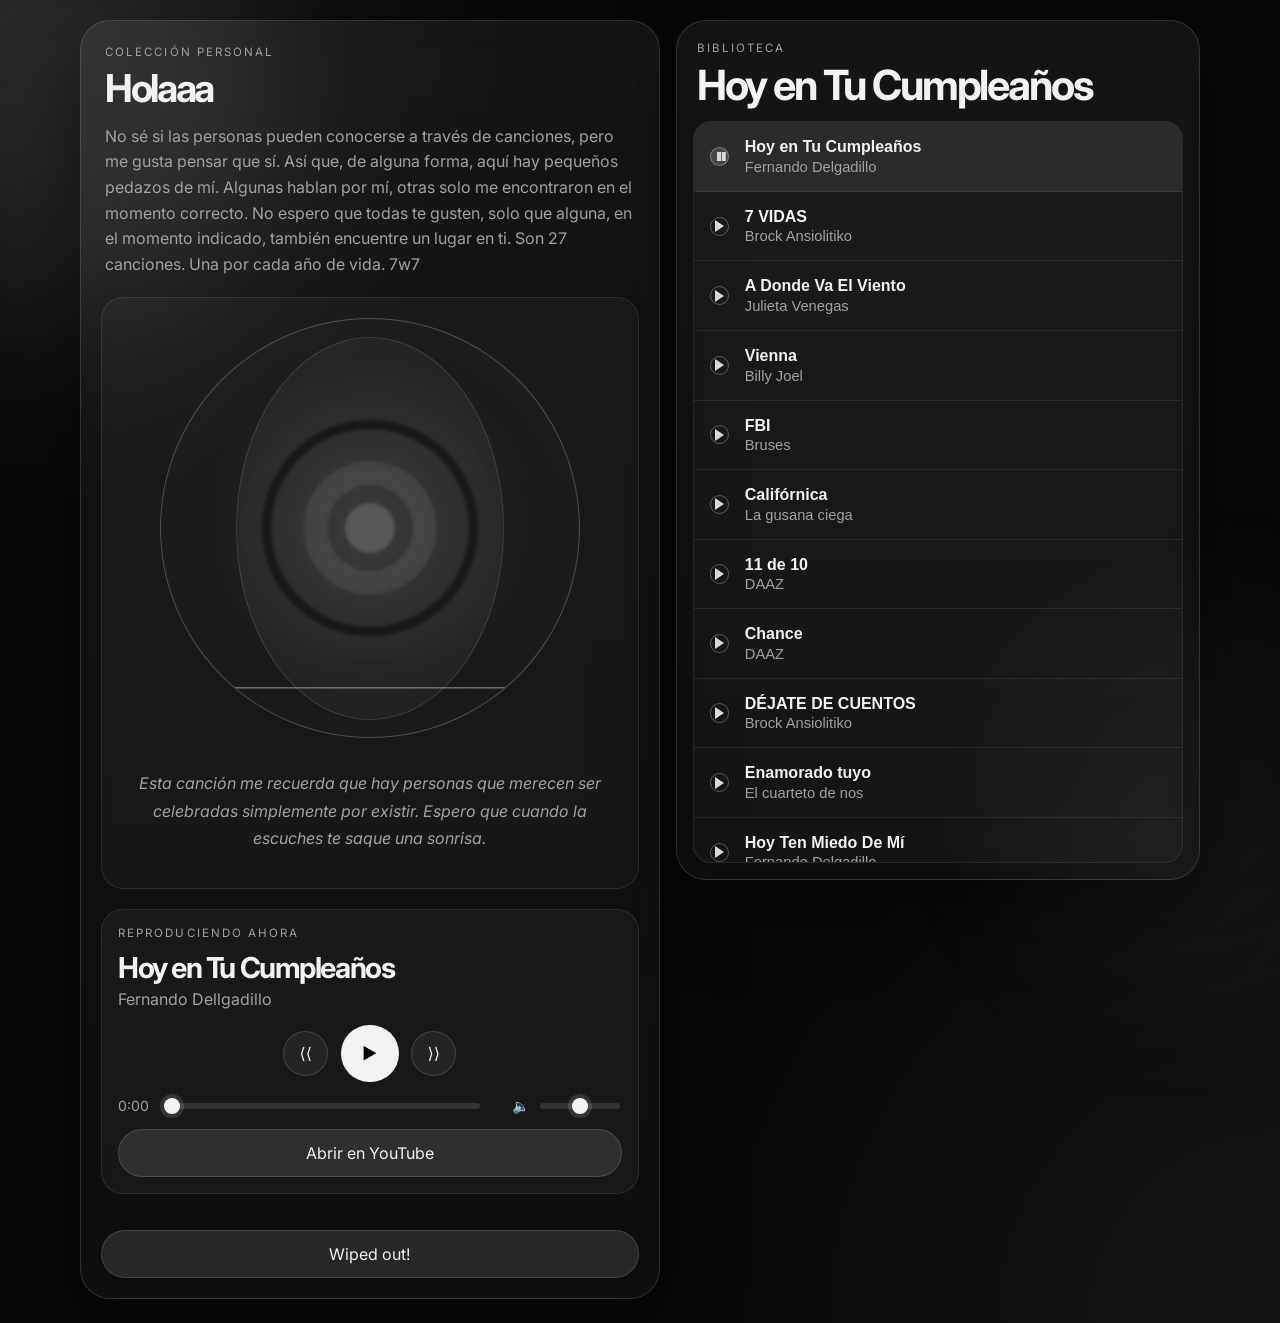
==== index2.html @ c1a70a04 "Add files via upload" ====
<!doctype html>
<html lang="es">

<head>
  <meta charset="UTF-8" />
  <meta name="viewport" content="width=device-width, initial-scale=1.0" />
  <title>Web Music</title>
  <link rel="preconnect" href="https://fonts.googleapis.com" />
  <link rel="preconnect" href="https://fonts.gstatic.com" crossorigin />
  <link href="https://fonts.googleapis.com/css2?family=Inter:wght@400;500;600;700;800&display=swap" rel="stylesheet" />
  <link rel="stylesheet" href="styles2.css" />
</head>

<body>
  <div class="background-glow glow-one"></div>
  <div class="background-glow glow-two"></div>

  <main class="app-shell">
    <section class="hero-panel">
      <div class="hero-copy">
        <p class="eyebrow">Colección personal</p>
        <h1>Holaaa</h1>
        <p class="hero-text">
          No sé si las personas pueden conocerse a través de canciones, pero me gusta pensar que sí. Así que, 
          de alguna forma, aquí hay pequeños pedazos de mí. Algunas hablan por mí, otras solo me encontraron 
          en el momento correcto. No espero que todas te gusten, solo que alguna, en el momento indicado, 
          también encuentre un lugar en ti.
          Son 27 canciones. Una por cada año de vida. 7w7
        </p>
      </div>

      <div class="album-card" aria-label="Portada del álbum">
        <div class="album-disc">
          <div class="disc-inner">
            <img id="cover-image" src="portada/Vinilo2.png" />
          </div>
        </div>
        
        <div class="album-message">
          <p id="song-message">
            Aquí aparecerá el mensaje de la canción.
          </p>
        </div>
      </div>
      <section class="player-card" aria-label="Reproductor">
        <div class="player-info">
          <p class="eyebrow">Reproduciendo ahora</p>
          <h3 id="current-title">Hoy en tu cumpleaños</h3>
          <p id="current-artist">Fernando Delgadillo</p>
        </div>

        <div class="transport-controls" aria-label="Controles de reproducción">
          <button class="transport-button" id="prev-btn" type="button" aria-label="Canción anterior">⟨⟨</button>
          <button class="transport-button transport-button--primary" id="play-btn" type="button"
            aria-label="Reproducir o pausar">▶</button>
          <button class="transport-button" id="next-btn" type="button" aria-label="Siguiente canción">⟩⟩</button>
        </div>

        <div class="progress-row">
          <span id="current-time">0:00</span>
          <input id="progress" class="progress-bar" type="range" min="0" max="100" value="0"
            aria-label="Progreso de reproducción" />
          <span id="duration">0:00</span>
          <div class="volume-container">
            <span>🔈</span>
            <input id="volume" class="progress-bar" type="range" min="0" max="1" step="0.1" value="1"
              aria-label="Control de volumen" />
          </div>
        </div>
        <a id="youtube-link" class="ghost-button ghost-button--link"
          href="https://youtu.be/8GUXb0vpPrA?si=OCRlL__b7gZ14XIo" target="_blank" rel="noreferrer">Abrir en YouTube</a>
      </section>
      <button class="ghost-button" type="button" onclick="window.location.href='index.html'">
        Wiped out!
      </button>
    </section>

    <section class="library-panel" aria-labelledby="library-title">
      <div class="library-header">
        <div>
          <p class="eyebrow">Biblioteca</p>
          <h2 id="library-title">Canciones</h2>
        </div>
      </div>

      <div class="song-list" role="list" aria-label="Canciones disponibles">

        <button class="song-row" type="button" role="listitem" data-audio-src="audio/Hoy en Tu Cumpleaños.flac"
          data-title="Hoy en Tu Cumpleaños" data-artist="Fernando Dellgadillo" data-duration="" data-cover=""
          data-message="Esta canción me recuerda que hay personas que merecen ser celebradas simplemente por existir. Espero que cuando la escuches te saque una sonrisa."
          data-youtube-url="https://youtu.be/jpPmCaoDaqs?si=pRzDAgXwCuL_gTi4">
          <span class="play-icon"></span>
          <div class="song-info">
            <strong>Hoy en Tu Cumpleaños</strong>
            <span>Fernando Delgadillo</span>
          </div>
          <span class="song-time"></span>
        </button>

        <button class="song-row is-active" type="button" role="listitem" data-audio-src="audio/7 VIDAS.flac"
          data-title="7 VIDAS" data-artist="Brock Ansiolitiko" data-duration="" data-cover=""
          data-message="A veces puedes entregar absolutamente todo y, aun así, no ser suficiente para la persona equivocada. Y eso no significa que tú seas el problema."
          data-youtube-url="https://youtu.be/8GUXb0vpPrA?si=OCRlL__b7gZ14XIo">
          <span class="play-icon" aria-hidden="true"></span>
          <div class="song-info">
            <strong>7 VIDAS</strong>
            <span>Brock Ansiolitiko</span>
          </div>
          <span class="song-time"></span>
        </button>


        <button class="song-row" type="button" role="listitem" data-audio-src="audio/A Donde Va El Viento.flac"
          data-title="A Donde Va El Viento" data-artist="Julieta Venegas" data-duration="" data-cover=""
          data-message="Me gusta porque me recuerda que hay lugares, personas y momentos que extrañamos, pero volver no siempre significa recuperar lo que fue. Nosotros tampoco somos los mismos."
          data-youtube-url="https://youtu.be/pw8z12mhpAM?si=5Nh6LwIhm4djkv1t">
          <span class="play-icon"></span>
          <div class="song-info">
            <strong>A Donde Va El Viento</strong>
            <span>Julieta Venegas</span>
          </div>
          <span class="song-time"></span>
        </button>

        <button class="song-row" type="button" role="listitem" data-audio-src="audio/Billy Joel - Vienna.flac"
          data-title="Vienna" data-artist="Billy Joel" data-duration="" data-cover=""
          data-message="A veces olvidamos que no existe un premio por llegar primero. Esta canción es un recordatorio de que también está bien detenerse, respirar y confiar en que las cosas llegarán cuando tengan que llegar."
          data-youtube-url="https://youtu.be/y6lO6aia3go?si=lyV6yvQUZxm0nvkW">
          <span class="play-icon"></span>
          <div class="song-info">
            <strong>Vienna</strong>
            <span>Billy Joel</span>
          </div>
          <span class="song-time"></span>
        </button>

        <button class="song-row" type="button" role="listitem" data-audio-src="audio/Bruses - FBI.flac" data-title="FBI"
          data-artist="Bruses" data-duration="" data-cover=""
          data-message="No habla de olvidar de un día para otro, sino de seguir caminando, incluso con el peso de lo que ya fue. Al final, hay personas cuya mejor versión es la que dejaron atrás."
          data-youtube-url="https://youtu.be/d5s99WWYyPk?si=nBD2F9xOAFhKZWqY">
          <span class="play-icon"></span>
          <div class="song-info">
            <strong>FBI</strong>
            <span>Bruses</span>
          </div>
          <span class="song-time"></span>
        </button>

        <button class="song-row" type="button" role="listitem" data-audio-src="audio/Califórnica.flac"
          data-title="Califórnica" data-artist="La gusana ciega" data-duration="" data-cover=""
          data-message="Esta me atrapó por una sola estrofa: Quiero clavar mis colmillos en tu carne morena... pero dicen que nadie te puede tocar. No hay mucho misterio, simplemente me encanta esa parte."
          data-youtube-url="https://youtu.be/i2OOruTFi80?si=rRHGh66Zpa7c8KMe">
          <span class="play-icon"></span>
          <div class="song-info">
            <strong>Califórnica</strong>
            <span>La gusana ciega</span>
          </div>
          <span class="song-time"></span>
        </button>

        <button class="song-row" type="button" role="listitem" data-audio-src="audio/DAAZ - 11 de 10.flac"
          data-title="11 de 10" data-artist="DAAZ" data-duration="" data-cover=""
          data-message="Daaz es muy directo en su canciones, no hay explicación, disfrutala"
          data-youtube-url="https://youtu.be/8MZb91AWMuk?si=aE01HzHcFDSVEm_Q">
          <span class="play-icon"></span>
          <div class="song-info">
            <strong>11 de 10</strong>
            <span>DAAZ</span>
          </div>
          <span class="song-time"></span>
        </button>

        <button class="song-row" type="button" role="listitem" data-audio-src="audio/DAAZ - Chance.flac"
          data-title="Chance" data-artist="DAAZ" data-duration="" data-cover=""
          data-message="Esta canción habla de esas posibilidades que nunca terminan de morir, de las historias que quizá no existen todavía, pero que uno sigue imaginando."
          data-youtube-url="https://youtu.be/U9vFC3WoUhg?si=GOdDzkz0IzYRF8Dn">
          <span class="play-icon"></span>
          <div class="song-info">
            <strong>Chance</strong>
            <span>DAAZ</span>
          </div>
          <span class="song-time"></span>
        </button>

        <button class="song-row" type="button" role="listitem" data-audio-src="audio/Dejate de cuentos.flac"
          data-title="DÉJATE DE CUENTOS" data-artist="Brock Ansiolitiko" data-duration="" data-cover=""
          data-message="Hace muchas referencias a Disney. Quizá algún día me conozcas un poco mejor y entiendas por qué me gustan tanto las canciones que cuentan historias de esa manera. Espero que también te guste."
          data-youtube-url="https://youtu.be/-UIc417B9Ww?si=EKIumAPcFZ9nGHCZ">
          <span class="play-icon"></span>
          <div class="song-info">
            <strong>DÉJATE DE CUENTOS</strong>
            <span>Brock Ansiolitiko</span>
          </div>
          <span class="song-time"></span>
        </button>

        <button class="song-row" type="button" role="listitem" data-audio-src="audio/Enamorado tuyo.flac"
          data-title="Enamorado tuyo" data-artist="El cuarteto de nos" data-duration="" data-cover=""
          data-message="Si alguien pregunta... no estoy enamorada."
          data-youtube-url="https://youtu.be/R5cbxTPZNL0?si=8mQXY3stPP23VtYu">
          <span class="play-icon"></span>
          <div class="song-info">
            <strong>Enamorado tuyo</strong>
            <span>El cuarteto de nos</span>
          </div>
          <span class="song-time"></span>
        </button>

        <button class="song-row" type="button" role="listitem"
          data-audio-src="audio/Fernando Delgadillo - Hoy Ten Miedo De Mí.flac" data-title="Hoy Ten Miedo De Mí"
          data-artist="Fernando Delgadillo" data-duration="" data-cover=""
          data-message="Me encanta enseñársela a mis amigos porque suena tranquila y armoniosa. Básicamente dice: Te amo tanto que deberías tenerme miedo, porque soy demasiado cobarde para decirlo... hasta que un día mis impulsos me ganen."
          data-youtube-url="https://youtu.be/5u8utPO4a9o?si=xX6tKfsgU-WPMShF">
          <span class="play-icon"></span>
          <div class="song-info">
            <strong>Hoy Ten Miedo De Mí</strong>
            <span>Fernando Delgadillo</span>
          </div>
          <span class="song-time"></span>
        </button>

        <button class="song-row" type="button" role="listitem" data-audio-src="audio/I wanna be your slave.flac"
          data-title="I Wanna Be Your Slave" data-artist="Måneskin, Kaia Lana" data-duration="" data-cover=""
          data-message="Esta es una joya de Maneskin pero la version en español que hizo esta chica me gusta mucho, solo es una recomendacion."
          data-youtube-url="https://youtu.be/-lIf2Hl7SLM?si=8RxYMzXD2ME18ZTP">
          <span class="play-icon"></span>
          <div class="song-info">
            <strong>I Wanna Be Your Slave</strong>
            <span>Måneskin, Kaia Lana</span>
          </div>
          <span class="song-time"></span>
        </button>

        <button class="song-row" type="button" role="listitem"
          data-audio-src="audio/La La Love You, Axolotes Mexicanos - El Fin Del Mundo.flac"
          data-title="El Fin Del Mundo" data-artist="La La Love You, Axolotes Mexicanos" data-duration="" data-cover=""
          data-message="Este fue mi descubrimiento del mes. No tengo una explicación profunda: simplemente el ritmo me atrapó."
          data-youtube-url="https://youtu.be/6ZqnmYxXquU?si=cRPbDL_31Vv0-xnu">
          <span class="play-icon"></span>
          <div class="song-info">
            <strong>El Fin Del Mundo</strong>
            <span>La La Love You, Axolotes Mexicanos</span>
          </div>
          <span class="song-time"></span>
        </button>

        <button class="song-row" type="button" role="listitem" data-audio-src="audio/Lasso - Te Veo.flac"
          data-title="Te Veo" data-artist="Lasso" data-duration="" data-cover=""
          data-message="Habla de amar tanto a alguien que, incluso sabiendo cómo termina la historia, volverías a elegir vivirla exactamente igual."
          data-youtube-url="https://youtu.be/BWZsP6nc8Fs?si=-tVs0KNB3ZuUiLxz">
          <span class="play-icon" aria-hidden="true"></span>
          <div class="song-info">
            <strong>Te Veo</strong>
            <span>Lasso</span>
          </div>
          <span class="song-time"></span>
        </button>

        <button class="song-row" type="button" role="listitem"
          data-audio-src="audio/No me pidas ser tu amigo.flac" data-title="No me pidas ser tu amigo"
          data-artist="Fernando Delgadillo" data-duration="" data-cover=""
          data-message="Recomiendo que abras el video en youtube y escuches la historia."
          data-youtube-url="https://youtu.be/CA60fL3heXU?si=HVXjRJT9-m9MHFC6">
          <span class="play-icon" aria-hidden="true"></span>
          <div class="song-info">
            <strong>No me pidas ser tu amigo</strong>
            <span>Fernando Delgadillo</span>
          </div>
          <span class="song-time"></span>
        </button>

        <button class="song-row" type="button" role="listitem" data-audio-src="audio/Los Caligaris - Kilometros.flac"
          data-title="Kilometros" data-artist="Los Caligaris" data-duration="" data-cover=""
          data-message="Te juro que cada que la escucho en mi mente aparece el pato bailando."
          data-youtube-url="https://youtu.be/pW9MJdTnl5E?si=1nCtL9KwcgwozBYq">
          <span class="play-icon" aria-hidden="true"></span>
          <div class="song-info">
            <strong>Kilometros</strong>
            <span>Los Caligaris</span>
          </div>
          <span class="song-time"></span>
        </button>

        <button class="song-row" type="button" role="listitem"
          data-audio-src="audio/MI Sobrino Memo - 25 Canciones Para Personas Tristes.flac"
          data-title="25 Canciones Para Personas Tristes" data-artist="Mi Sobrino Memo" data-duration="" data-cover=""
          data-message="Es un popurrí. Mi parte favorita empieza en el minuto 3:00; la primera vez me tomó completamente por sorpresa."
          data-youtube-url="https://youtu.be/EwanrCO47Io?si=91USTrkBMPtOhq9q">
          <span class="play-icon" aria-hidden="true"></span>
          <div class="song-info">
            <strong>25 Canciones Para Personas Tristes</strong>
            <span>Mi Sobrino Memo</span>
          </div>
          <span class="song-time"></span>
        </button>

        <button class="song-row" type="button" role="listitem" data-audio-src="audio/Miranda! - Mentía.flac"
          data-title="Mentía" data-artist="Miranda!" data-duration="" data-cover=""
          data-message="No tengo una explicación elegante. Simplemente es una gran canción"
          data-youtube-url="https://youtu.be/fIhyOeMGQN4?si=2O1qKFTjnomPNDtL">
          <span class="play-icon" aria-hidden="true"></span>
          <div class="song-info">
            <strong>Mentía</strong>
            <span>Miranda!</span>
          </div>
          <span class="song-time"></span>
        </button>

        <button class="song-row" type="button" role="listitem"
          data-audio-src="audio/Miranda! - Tu misterioso alguien.flac" data-title="Tu misterioso alguien"
          data-artist="Miranda!" data-duration="" data-cover=""
          data-message="Si algún día alguien más llegara a robarte el corazón, creo que preferiría no saber quién fue. Hay misterios que duelen menos cuando siguen siendo misterios."
          data-youtube-url="https://youtu.be/ETJcV3rPO_U?si=_Ys91EFUpEhHVM6D">
          <span class="play-icon" aria-hidden="true"></span>
          <div class="song-info">
            <strong>Tu misterioso alguien</strong>
            <span>Miranda!</span>
          </div>
          <span class="song-time"></span>
        </button>

        <button class="song-row" type="button" role="listitem" data-audio-src="audio/Orión - 1001.flac"
          data-title="1001" data-artist="Orión" data-duration="" data-cover=""
          data-message="Describe muy bien cómo me siento cuando alguien me gusta. No importa si es la peor idea posible; aun así, quiero ser ese '1001'."
          data-youtube-url="https://youtu.be/VezpS0-IX5E?si=K0R2i1CVLkbtYH6N">
          <span class="play-icon" aria-hidden="true"></span>
          <div class="song-info">
            <strong>1001</strong>
            <span>Orión</span>
          </div>
          <span class="song-time"></span>
        </button>

        <button class="song-row" type="button" role="listitem" data-audio-src="audio/Quién Fuera.flac"
          data-title="Quién Fuera" data-artist="Silvio Rodriguez" data-duration="" data-cover=""
          data-message="Me gusta por todo lo que dice entre líneas. Cada verso parece hablar de algo distinto y, al mismo tiempo, de lo mismo. A veces me gusta imaginarla como el deseo de convertirse en alguien digno de ser recordado."
          data-youtube-url="https://youtu.be/sOLG_l9sJPM?si=kXpQ9SIgna8NcwGF">
          <span class="play-icon" aria-hidden="true"></span>
          <div class="song-info">
            <strong>Quién Fuera</strong>
            <span>Silvio Rodriguez</span>
          </div>
          <span class="song-time"></span>
        </button>

        <button class="song-row" type="button" role="listitem" data-audio-src="audio/RENEE - Nunca Tristes.flac"
          data-title="Nunca Tristes" data-artist="RENEE" data-duration="" data-cover=""
          data-message="Tiene algo de rebeldía y mucho de esas ganas de dejar de sobrevivir y empezar a disfrutar la vida."
          data-youtube-url="https://youtu.be/mQHWzvnkqt4?si=FEP5WhVESMUfqV9Z">
          <span class="play-icon" aria-hidden="true"></span>
          <div class="song-info">
            <strong>Nunca Tristes</strong>
            <span>RENEE</span>
          </div>
          <span class="song-time"></span>
        </button>

        <button class="song-row" type="button" role="listitem" data-audio-src="audio/sundial - 24.flac" data-title="24"
          data-artist="sundial" data-duration="" data-cover=""
          data-message="Crecer también significa descubrir que no siempre tendremos respuestas y que habrá días en los que simplemente sobrevivir ya es suficiente."
          data-youtube-url="https://youtu.be/tg4ztGNTlFQ?si=XCvSSd9kyqCj3VQP">
          <span class="play-icon" aria-hidden="true"></span>
          <div class="song-info">
            <strong>24</strong>
            <span>sundial</span>
          </div>
          <span class="song-time"></span>
        </button>

        <button class="song-row" type="button" role="listitem" data-audio-src="audio/Supermercado.flac"
          data-title="Supermercado" data-artist="Alejandrina" data-duration="" data-cover=""
          data-message="Me encanta el sonido de la guitarra. Me recuerda lo sencillo que podría ser todo si dejáramos de vivir a la defensiva y bajáramos las armas que cargamos por miedo."
          data-youtube-url="https://youtu.be/X9Dc36hH1KQ?si=PNicYawA5vHuwKL6">
          <span class="play-icon" aria-hidden="true"></span>
          <div class="song-info">
            <strong>Supermercado</strong>
            <span>Alejandrina</span>
          </div>
          <span class="song-time"></span>
        </button>

        <button class="song-row" type="button" role="listitem"
          data-audio-src="audio/The Police - Every Breath You Take.flac" data-title="Every Breath You Take"
          data-artist="The Police" data-duration="" data-cover=""
          data-message="Muchos la escuchan como una canción romántica, pero en realidad es una mirada inquietante a la obsesión. Habla de alguien incapaz de aceptar una despedida, que convierte el recuerdo en vigilancia y el amor en una necesidad de controlar."
          data-youtube-url="https://youtu.be/OMOGaugKpzs?si=iLGZWXCWAzHMa2bR">
          <span class="play-icon" aria-hidden="true"></span>
          <div class="song-info">
            <strong>Every Breath You Take</strong>
            <span>The Police</span>
          </div>
          <span class="song-time"></span>
        </button>

        <button class="song-row" type="button" role="listitem"
          data-audio-src="audio/Twisted Sister - We're Not Gonna Take It.flac" data-title="We're Not Gonna Take It"
          data-artist="Twisted Sister" data-duration="" data-cover=""
          data-message="Aparece en My Metal Family. Es una canción rebelde, llena de energía y con esa idea simple de que, al final, somos libres."
          data-youtube-url="https://youtu.be/SxplLyMNCOw?si=f964v4fdU9HsAYRt">
          <span class="play-icon" aria-hidden="true"></span>
          <div class="song-info">
            <strong>We're Not Gonna Take It</strong>
            <span>Twisted Sister</span>
          </div>
          <span class="song-time"></span>
        </button>

        <button class="song-row" type="button" role="listitem" data-audio-src="audio/Ves Tal Vez - Algo En Ti.flac"
          data-title="Algo En Ti" data-artist="Ves Tal Vez" data-duration="" data-cover=""
          data-message="Sí... definitivamente hay algo en ti. ♥"
          data-youtube-url="https://youtu.be/5bqQcS5EIRI?si=0Hrg0mZWpQnpNu8Y">
          <span class="play-icon" aria-hidden="true"></span>
          <div class="song-info">
            <strong>Algo En Ti</strong>
            <span>Ves Tal Vez</span>
          </div>
          <span class="song-time"></span>
        </button>

      </div>
    </section>
  </main>

  <audio id="player" preload="metadata"></audio>

  <script src="script.js"></script>
</body>

</html>
---- styles2.css ----
:root {
  color-scheme: dark;
  --bg: #070707;
  --bg-soft: rgba(20, 20, 20, 0.8);
  --panel: rgba(255, 255, 255, 0.05);
  --panel-strong: rgba(255, 255, 255, 0.08);
  --border: rgba(255, 255, 255, 0.13);
  --text: #f2f2f2;
  --muted: #a1a1a1;
  --accent: #d9d9d9;
  --accent-soft: rgba(217, 217, 217, 0.12);
  --shadow: 0 30px 80px rgba(0, 0, 0, 0.45);
  --radius-xl: 30px;
  --radius-lg: 22px;
  --radius-md: 18px;
  --record-art: none;
}

* {
  box-sizing: border-box;
}

html,
body {
  margin: 0;
  min-height: 100%;
}

body {
  font-family: "Inter", system-ui, sans-serif;
  background:
    radial-gradient(circle at top left, rgba(255, 255, 255, 0.08), transparent 28%),
    radial-gradient(circle at bottom right, rgba(255, 255, 255, 0.06), transparent 32%),
    var(--bg);
  color: var(--text);
  min-height: 100vh;
  min-height: 100dvh;
  overflow-x: hidden;
  position: relative;
}

body::before {
  content: "";
  position: fixed;
  top: 0;
  left: 0;
  width: 100%;
  height: 100dvh;
  inset: 0;

  background-image: url("portada/Fondo 2.jpg");
  background-size: cover;
  background-position: center;
  background-repeat: no-repeat;

  opacity: 0.15;   /* Ajusta la opacidad aquí */

  z-index: -2;
  will-change: transform;
}

.background-glow {
  position: fixed;
  inset: auto;
  width: 26rem;
  height: 26rem;
  border-radius: 50%;
  filter: blur(70px);
  opacity: 0.28;
  pointer-events: none;
}

.glow-one {
  top: -6rem;
  left: -8rem;
  background: rgba(255, 255, 255, 0.26);
}

.glow-two {
  right: -8rem;
  bottom: -7rem;
  background: rgba(180, 180, 180, 0.18);
}

.app-shell {
  width: min(1120px, calc(100% - 2rem));
  margin: 0 auto;
  padding: 1rem 0 2rem;
  display: grid;
  gap: 1rem;
}

.hero-panel,
.library-panel {
  border: 1px solid var(--border);
  background: linear-gradient(180deg, rgba(255, 255, 255, 0.06), rgba(255, 255, 255, 0.03));
  backdrop-filter: blur(18px);
  box-shadow: var(--shadow);
}

.hero-panel {
  border-radius: var(--radius-xl);
  padding: 1.25rem;
  display: grid;
  gap: 1.25rem;
}

.hero-copy h1,
.library-header h2,
.album-meta h2 {
  margin: 0;
  line-height: 1;
}

.hero-copy h1 {
  font-size: clamp(1.6rem, 3vw, 3rem);
  max-width: 12ch;
  letter-spacing: -0.06em;
}

.hero-text {
  margin: 1rem 0 0;
  max-width: 58ch;
  color: var(--muted);
  line-height: 1.6;
}

.album-message{
    padding: 1rem;
    text-align: center;
}

#song-message{
    color: var(--muted);
    font-size: 1rem;
    line-height: 1.7;
    font-style: italic;
    max-width: 500px;
    margin: 0 auto;
}

.eyebrow,
.album-label {
  margin: 0 0 0.65rem;
  text-transform: uppercase;
  letter-spacing: 0.18em;
  font-size: 0.72rem;
  color: var(--muted);
}

.album-card {
  display: grid;
  place-items: center;
  gap: 1rem;
  padding: 1.25rem;
  border-radius: var(--radius-lg);
  background: rgba(255, 255, 255, 0.03);
  border: 1px solid rgba(255, 255, 255, 0.09);
}

.album-disc {
  width: min(100%, 420px);
  aspect-ratio: 1;
  border-radius: 50%;
  border: 1px solid rgba(255, 255, 255, 0.22);
  display: grid;
  place-items: center;
  background:
    radial-gradient(circle at center, rgba(255, 255, 255, 0.11) 0 8%, transparent 9% 14%, rgba(255, 255, 255, 0.06) 15% 22%, transparent 23% 100%),
    radial-gradient(circle at center, rgba(255, 255, 255, 0.05), rgba(255, 255, 255, 0.01) 60%, rgba(255, 255, 255, 0.03));
  padding: 1.1rem;
  position: relative;
  overflow: hidden;
}

.album-disc::before {
  content: "";
  position: absolute;
  inset: 0;
  border-radius: 50%;
  background:
    radial-gradient(circle at center, transparent 0 33%, rgba(0, 0, 0, 0.34) 34% 36%, transparent 37% 100%),
    radial-gradient(circle at center, rgba(255, 255, 255, 0.03), rgba(255, 255, 255, 0) 64%),
    var(--record-art);
  background-size: cover;
  background-position: center;
  background-repeat: no-repeat;
  animation: none;
  z-index: 0;
}

.disc-inner {
  width: 70%;
  height: 100%;
  border-radius: 100%;
  border: 1px solid rgba(255, 255, 255, 0.12);
  display: grid;
  place-items: center;
  text-align: center;
  color: var(--muted);
  letter-spacing: 0.12em;
  text-transform: uppercase;
  font-size: 0.8rem;
  background: rgba(0, 0, 0, 0.2);
  backdrop-filter: blur(2px);
  /* overflow: hidden; */
  position: relative;
  z-index: 1;
}

.disc-inner img {
  width: 170%;
  height: 100%;
  object-fit: cover;
  display: block;
  /* transform: translate(1px, -100px); */
  transform: translate(0%, -8%);
}

.album-meta {
  text-align: center;
  max-width: 36rem;
}

.album-meta h2 {
  font-size: clamp(1.6rem, 3vw, 2.4rem);
  margin-bottom: 0.45rem;
}

.album-meta p {
  margin: 0;
  color: var(--muted);
  line-height: 1.55;
}

.library-panel {
  border-radius: var(--radius-xl);
  padding: 1rem;
}

.player-card {
  margin-bottom: 1rem;
  padding: 1rem;
  border-radius: var(--radius-lg);
  border: 1px solid rgba(255, 255, 255, 0.09);
  background: rgba(255, 255, 255, 0.04);
  display: grid;
  gap: 0.95rem;
}

.player-info h3 {
  margin: 0;
  font-size: clamp(1.25rem, 3vw, 1.8rem);
  letter-spacing: -0.05em;
}

.player-info p:last-child {
  margin: 0.25rem 0 0;
  color: var(--muted);
}

.transport-controls {
  display: flex;
  align-items: center;
  justify-content: center;
  gap: 0.8rem;
}

.transport-button {
  width: 2.8rem;
  height: 2.8rem;
  border-radius: 50%;
  border: 1px solid rgba(255, 255, 255, 0.14);
  background: rgba(255, 255, 255, 0.05);
  color: var(--text);
  font: inherit;
  display: grid;
  place-items: center;
  cursor: pointer;
}

.transport-button--primary {
  width: 3.6rem;
  height: 3.6rem;
  background: var(--text);
  color: var(--bg);
  font-weight: 700;
}

.progress-row {
  display: grid;
  grid-template-columns: auto 1fr auto;
  align-items: center;
  gap: 0.8rem;
  color: var(--muted);
  font-size: 0.88rem;
}

.progress-bar {
  width: 100%;
  appearance: none;
  height: 0.35rem;
  border-radius: 999px;
  background: rgba(255, 255, 255, 0.12);
  outline: none;
}

.progress-bar::-webkit-slider-thumb {
  appearance: none;
  width: 1rem;
  height: 1rem;
  border-radius: 50%;
  background: var(--text);
  border: 0;
  box-shadow: 0 0 0 4px rgba(255, 255, 255, 0.12);
}

.progress-bar::-moz-range-thumb {
  width: 1rem;
  height: 1rem;
  border-radius: 50%;
  background: var(--text);
  border: 0;
  box-shadow: 0 0 0 4px rgba(255, 255, 255, 0.12);
}

.library-header {
  display: flex;
  align-items: end;
  justify-content: space-between;
  gap: 1rem;
  padding: 0.25rem 0.25rem 0.9rem;
}

.library-header h2 {
  font-size: clamp(1.6rem, 4vw, 2.6rem);
  letter-spacing: -0.05em;
}

.ghost-button {
  appearance: none;
  border: 1px solid var(--border);
  background: var(--accent-soft);
  color: var(--text);
  border-radius: 999px;
  padding: 0.8rem 1.1rem;
  font: inherit;
  
}


.ghost-button--link {
  display: inline-flex;
  align-items: center;
  justify-content: center;
  text-decoration: none;
}

.song-list {
  border-radius: calc(var(--radius-lg) - 4px);
  overflow: hidden;
  border: 1px solid rgba(255, 255, 255, 0.08);
  background: rgba(255, 255, 255, 0.03);
}

.song-row {
  width: 100%;
  display: grid;
  grid-template-columns: auto 1fr auto;
  align-items: center;
  gap: 1rem;
  padding: 1rem 1rem;
  border: 0;
  border-bottom: 1px solid rgba(255, 255, 255, 0.08);
  background: transparent;
  color: inherit;
  text-align: left;
  cursor: pointer;
}

.song-row:last-child {
  border-bottom: 0;
}

.song-row:hover,
.song-row:focus-visible,
.song-row.is-active {
  background: rgba(255, 255, 255, 0.07);
  outline: none;
}

.song-row.is-active .play-icon {
  background: rgba(255, 255, 255, 0.14);
}

.song-row.is-active .play-icon::before {
  width: 0.22rem;
  height: 0.52rem;
  border: 0;
  background: var(--accent);
  margin: 0;
  box-shadow: 0.3rem 0 0 var(--accent);
}

body.is-playing .album-disc {
  animation: record-spin 7s linear infinite;
}

@keyframes record-spin {
  from {
    transform: rotate(0deg);
  }
  to {
    transform: rotate(360deg);
  }
}

.play-icon {
  width: 1.2rem;
  height: 1.2rem;
  border-radius: 50%;
  border: 1px solid rgba(255, 255, 255, 0.28);
  display: inline-grid;
  place-items: center;
  position: relative;
}

.play-icon::before {
  content: "";
  width: 0;
  height: 0;
  border-top: 6px solid transparent;
  border-bottom: 6px solid transparent;
  border-left: 9px solid var(--accent);
  margin-left: 0.1rem;
}

.song-info {
  display: grid;
  gap: 0.16rem;
}

.song-info strong {
  font-size: 1rem;
  font-weight: 600;
}

.song-info span,
.song-time {
  color: var(--muted);
  font-size: 0.92rem;
}

.youtube-player {
  width: 100%;
  aspect-ratio: 16 / 9;
  border-radius: 18px;
  overflow: hidden;
  border: 1px solid rgba(255, 255, 255, 0.1);
  background: #000;
}

@media (min-width: 860px) {
  .app-shell {
    min-height: 100vh;
    padding: 1.25rem 0 1.5rem;
    grid-template-columns: minmax(0, 1.05fr) minmax(0, 0.95fr);
    align-items: stretch;
  }

  .hero-panel {
    
    min-height: calc(100vh - 2.75rem);
    grid-template-rows: auto 1fr;
  }

  .hero-copy {
    align-self: start;
    padding: 0.25rem 0.25rem 0 0.25rem;
  }

  .album-card {
    align-self: end;
  }

  .library-panel {
    display: flex;
    flex-direction: column;
    height: calc(100vh - 2.5rem);
    /*min-height: calc(100vh - 2.75rem);
    display: grid;
    grid-template-rows: auto 1fr;*/
  }

  .player-card {
    align-self: start;
  }

  .song-list {
    
    flex: 1;
    overflow-y: auto;
    min-height: 0;
    /*height: 100%;
    overflow: auto;*/
  }
}

@media (max-width: 859px) {
  .hero-copy h1 {
    max-width: 16ch;
  }

  .library-header {
    align-items: start;
    flex-direction: column;
  }
}

@media (orientation: landscape) and (max-width: 900px) {
  .app-shell {
    grid-template-columns: minmax(0, 0.9fr) minmax(0, 1.1fr);
    align-items: start;
  }

  .hero-panel {
    grid-template-columns: minmax(0, 1fr) minmax(220px, 0.72fr);
    align-items: center;
  }

  .hero-copy h1 {
    max-width: 11ch;
  }

  .album-card {
    padding: 0.95rem;
  }

  .album-disc {
    width: min(100%, 300px);
  }

  .library-panel {
    height: calc(100vh - 2rem);
  }

  .player-card {
    grid-template-columns: minmax(0, 1fr) auto;
    align-items: center;
  }

  .progress-row {
    grid-column: 1 / -1;
  }

  .song-row {
    padding: 0.9rem 1rem;
  }
}

@media (orientation: portrait) and (max-width: 700px) {
  .app-shell {
    width: min(100% - 1rem, 1000px);
  }

  .hero-panel,
  .library-panel {
    border-radius: 24px;
  }

  .album-disc {
    width: min(100%, 250px);
  }

  .song-row {
    grid-template-columns: auto 1fr;
  }

  .song-time {
    grid-column: 2;
    justify-self: start;
    margin-top: -0.2rem;
  }
}

@media (max-width: 520px) {
  .app-shell {
    width: min(100% - 0.75rem, 1000px);
    padding-top: 0.75rem;
  }

  .hero-panel,
  .library-panel {
    padding: 0.9rem;
  }

  .player-card {
    padding: 0.85rem;
  }

  .hero-copy h1 {
    font-size: clamp(2rem, 11vw, 3rem);
  }

  .song-row {
    gap: 0.75rem;
    padding: 0.95rem 0.8rem;
  }

  .song-info strong {
    font-size: 0.95rem;
  }
}

/* Agrega esto al final de tu archivo styles.css */
.volume-row {
  display: grid;
  grid-template-columns: auto 1fr auto;
  align-items: center;
  gap: 0.8rem;
  color: var(--muted);
  font-size: 0.88rem;
  margin-top: 0.5rem;
}

.progress-row {
  grid-template-columns: auto 1fr auto auto; /* Añadimos una columna extra */
  gap: 0.8rem;
}

.volume-container {
  display: flex;
  align-items: center;
  gap: 0.5rem;
  margin-left: 0.5rem;
}

.volume-container input {
  width: 80px; /* Tamaño compacto para el control de volumen */
  cursor: pointer;
}
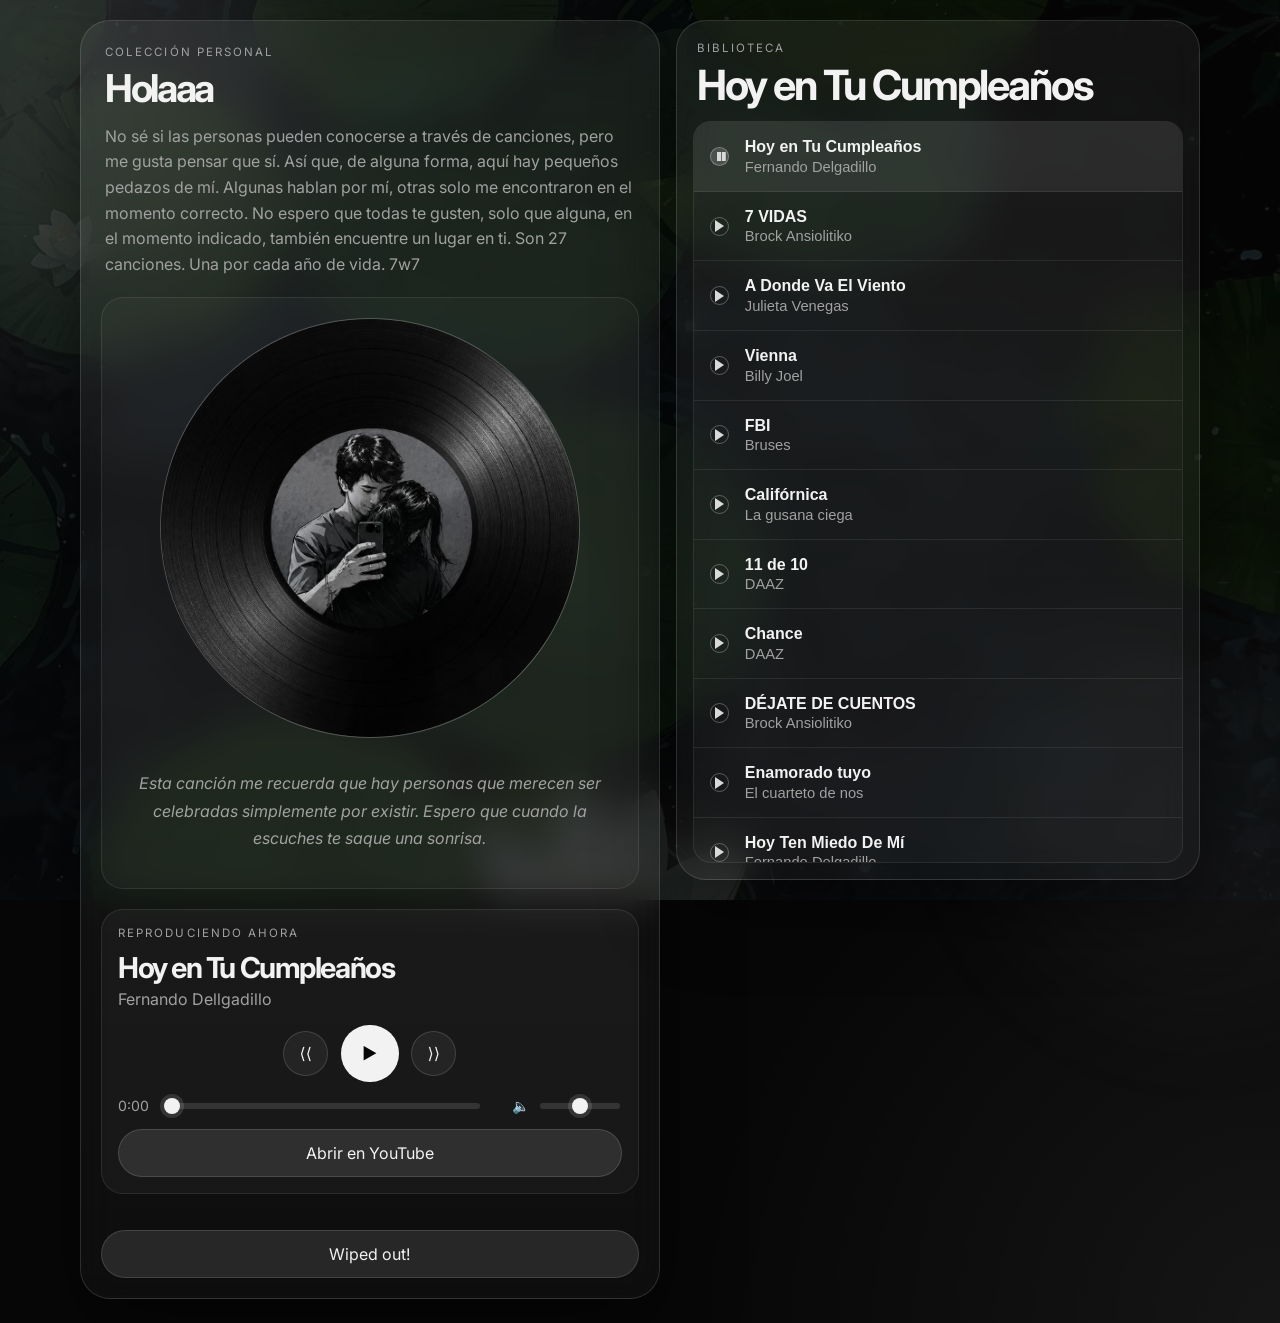
==== commit 69ae1d64: "index2.html" ====
--- a/index2.html
+++ b/index2.html
@@ -21,9 +21,9 @@
         <p class="eyebrow">Colección personal</p>
         <h1>Holaaa</h1>
         <p class="hero-text">
-          No sé si las personas pueden conocerse a través de canciones, pero me gusta pensar que sí. Así que, 
-          de alguna forma, aquí hay pequeños pedazos de mí. Algunas hablan por mí, otras solo me encontraron 
-          en el momento correcto. No espero que todas te gusten, solo que alguna, en el momento indicado, 
+          No sé si las personas pueden conocerse a través de canciones, pero me gusta pensar que sí. Así que,
+          de alguna forma, aquí hay pequeños pedazos de mí. Algunas hablan por mí, otras solo me encontraron
+          en el momento correcto. No espero que todas te gusten, solo que alguna, en el momento indicado,
           también encuentre un lugar en ti.
           Son 27 canciones. Una por cada año de vida. 7w7
         </p>
@@ -35,7 +35,7 @@
             <img id="cover-image" src="portada/Vinilo2.png" />
           </div>
         </div>
-        
+
         <div class="album-message">
           <p id="song-message">
             Aquí aparecerá el mensaje de la canción.
@@ -85,7 +85,7 @@
 
       <div class="song-list" role="list" aria-label="Canciones disponibles">
 
-        <button class="song-row" type="button" role="listitem" data-audio-src="audio/Hoy en Tu Cumpleaños.flac"
+        <button class="song-row" type="button" role="listitem" data-audio-src="audio/Hoy en Tu Cumpleaños.mp3"
           data-title="Hoy en Tu Cumpleaños" data-artist="Fernando Dellgadillo" data-duration="" data-cover=""
           data-message="Esta canción me recuerda que hay personas que merecen ser celebradas simplemente por existir. Espero que cuando la escuches te saque una sonrisa."
           data-youtube-url="https://youtu.be/jpPmCaoDaqs?si=pRzDAgXwCuL_gTi4">
@@ -97,7 +97,7 @@
           <span class="song-time"></span>
         </button>
 
-        <button class="song-row is-active" type="button" role="listitem" data-audio-src="audio/7 VIDAS.flac"
+        <button class="song-row is-active" type="button" role="listitem" data-audio-src="audio/7 VIDAS.mp3"
           data-title="7 VIDAS" data-artist="Brock Ansiolitiko" data-duration="" data-cover=""
           data-message="A veces puedes entregar absolutamente todo y, aun así, no ser suficiente para la persona equivocada. Y eso no significa que tú seas el problema."
           data-youtube-url="https://youtu.be/8GUXb0vpPrA?si=OCRlL__b7gZ14XIo">
@@ -110,7 +110,7 @@
         </button>
 
 
-        <button class="song-row" type="button" role="listitem" data-audio-src="audio/A Donde Va El Viento.flac"
+        <button class="song-row" type="button" role="listitem" data-audio-src="audio/A Donde Va El Viento.mp3"
           data-title="A Donde Va El Viento" data-artist="Julieta Venegas" data-duration="" data-cover=""
           data-message="Me gusta porque me recuerda que hay lugares, personas y momentos que extrañamos, pero volver no siempre significa recuperar lo que fue. Nosotros tampoco somos los mismos."
           data-youtube-url="https://youtu.be/pw8z12mhpAM?si=5Nh6LwIhm4djkv1t">
@@ -122,7 +122,7 @@
           <span class="song-time"></span>
         </button>
 
-        <button class="song-row" type="button" role="listitem" data-audio-src="audio/Billy Joel - Vienna.flac"
+        <button class="song-row" type="button" role="listitem" data-audio-src="audio/Billy Joel - Vienna.mp3"
           data-title="Vienna" data-artist="Billy Joel" data-duration="" data-cover=""
           data-message="A veces olvidamos que no existe un premio por llegar primero. Esta canción es un recordatorio de que también está bien detenerse, respirar y confiar en que las cosas llegarán cuando tengan que llegar."
           data-youtube-url="https://youtu.be/y6lO6aia3go?si=lyV6yvQUZxm0nvkW">
@@ -134,7 +134,7 @@
           <span class="song-time"></span>
         </button>
 
-        <button class="song-row" type="button" role="listitem" data-audio-src="audio/Bruses - FBI.flac" data-title="FBI"
+        <button class="song-row" type="button" role="listitem" data-audio-src="audio/Bruses - FBI.mp3" data-title="FBI"
           data-artist="Bruses" data-duration="" data-cover=""
           data-message="No habla de olvidar de un día para otro, sino de seguir caminando, incluso con el peso de lo que ya fue. Al final, hay personas cuya mejor versión es la que dejaron atrás."
           data-youtube-url="https://youtu.be/d5s99WWYyPk?si=nBD2F9xOAFhKZWqY">
@@ -146,7 +146,7 @@
           <span class="song-time"></span>
         </button>
 
-        <button class="song-row" type="button" role="listitem" data-audio-src="audio/Califórnica.flac"
+        <button class="song-row" type="button" role="listitem" data-audio-src="audio/Califórnica.mp3"
           data-title="Califórnica" data-artist="La gusana ciega" data-duration="" data-cover=""
           data-message="Esta me atrapó por una sola estrofa: Quiero clavar mis colmillos en tu carne morena... pero dicen que nadie te puede tocar. No hay mucho misterio, simplemente me encanta esa parte."
           data-youtube-url="https://youtu.be/i2OOruTFi80?si=rRHGh66Zpa7c8KMe">
@@ -158,7 +158,7 @@
           <span class="song-time"></span>
         </button>
 
-        <button class="song-row" type="button" role="listitem" data-audio-src="audio/DAAZ - 11 de 10.flac"
+        <button class="song-row" type="button" role="listitem" data-audio-src="audio/DAAZ - 11 de 10.mp3"
           data-title="11 de 10" data-artist="DAAZ" data-duration="" data-cover=""
           data-message="Daaz es muy directo en su canciones, no hay explicación, disfrutala"
           data-youtube-url="https://youtu.be/8MZb91AWMuk?si=aE01HzHcFDSVEm_Q">
@@ -170,7 +170,7 @@
           <span class="song-time"></span>
         </button>
 
-        <button class="song-row" type="button" role="listitem" data-audio-src="audio/DAAZ - Chance.flac"
+        <button class="song-row" type="button" role="listitem" data-audio-src="audio/DAAZ - Chance.mp3"
           data-title="Chance" data-artist="DAAZ" data-duration="" data-cover=""
           data-message="Esta canción habla de esas posibilidades que nunca terminan de morir, de las historias que quizá no existen todavía, pero que uno sigue imaginando."
           data-youtube-url="https://youtu.be/U9vFC3WoUhg?si=GOdDzkz0IzYRF8Dn">
@@ -182,8 +182,9 @@
           <span class="song-time"></span>
         </button>
 
-        <button class="song-row" type="button" role="listitem" data-audio-src="audio/Dejate de cuentos.flac"
-          data-title="DÉJATE DE CUENTOS" data-artist="Brock Ansiolitiko" data-duration="" data-cover=""
+        <button class="song-row" type="button" role="listitem"
+          data-audio-src="audio/DÉJATE DE CUENTOS -Brock Ansiolitiko.mp3" data-title="DÉJATE DE CUENTOS"
+          data-artist="Brock Ansiolitiko" data-duration="" data-cover=""
           data-message="Hace muchas referencias a Disney. Quizá algún día me conozcas un poco mejor y entiendas por qué me gustan tanto las canciones que cuentan historias de esa manera. Espero que también te guste."
           data-youtube-url="https://youtu.be/-UIc417B9Ww?si=EKIumAPcFZ9nGHCZ">
           <span class="play-icon"></span>
@@ -194,7 +195,7 @@
           <span class="song-time"></span>
         </button>
 
-        <button class="song-row" type="button" role="listitem" data-audio-src="audio/Enamorado tuyo.flac"
+        <button class="song-row" type="button" role="listitem" data-audio-src="audio/Enamorado tuyo.mp3"
           data-title="Enamorado tuyo" data-artist="El cuarteto de nos" data-duration="" data-cover=""
           data-message="Si alguien pregunta... no estoy enamorada."
           data-youtube-url="https://youtu.be/R5cbxTPZNL0?si=8mQXY3stPP23VtYu">
@@ -207,7 +208,7 @@
         </button>
 
         <button class="song-row" type="button" role="listitem"
-          data-audio-src="audio/Fernando Delgadillo - Hoy Ten Miedo De Mí.flac" data-title="Hoy Ten Miedo De Mí"
+          data-audio-src="audio/Fernando Delgadillo - Hoy Ten Miedo De Mí.mp3" data-title="Hoy Ten Miedo De Mí"
           data-artist="Fernando Delgadillo" data-duration="" data-cover=""
           data-message="Me encanta enseñársela a mis amigos porque suena tranquila y armoniosa. Básicamente dice: Te amo tanto que deberías tenerme miedo, porque soy demasiado cobarde para decirlo... hasta que un día mis impulsos me ganen."
           data-youtube-url="https://youtu.be/5u8utPO4a9o?si=xX6tKfsgU-WPMShF">
@@ -219,8 +220,9 @@
           <span class="song-time"></span>
         </button>
 
-        <button class="song-row" type="button" role="listitem" data-audio-src="audio/I wanna be your slave.flac"
-          data-title="I Wanna Be Your Slave" data-artist="Måneskin, Kaia Lana" data-duration="" data-cover=""
+        <button class="song-row" type="button" role="listitem"
+          data-audio-src="audio/I wanna be your slave -Måneskin  Kaia Lana.mp3" data-title="I Wanna Be Your Slave"
+          data-artist="Måneskin, Kaia Lana" data-duration="" data-cover=""
           data-message="Esta es una joya de Maneskin pero la version en español que hizo esta chica me gusta mucho, solo es una recomendacion."
           data-youtube-url="https://youtu.be/-lIf2Hl7SLM?si=8RxYMzXD2ME18ZTP">
           <span class="play-icon"></span>
@@ -232,8 +234,8 @@
         </button>
 
         <button class="song-row" type="button" role="listitem"
-          data-audio-src="audio/La La Love You, Axolotes Mexicanos - El Fin Del Mundo.flac"
-          data-title="El Fin Del Mundo" data-artist="La La Love You, Axolotes Mexicanos" data-duration="" data-cover=""
+          data-audio-src="audio/La La Love You, Axolotes Mexicanos - El Fin Del Mundo.mp3" data-title="El Fin Del Mundo"
+          data-artist="La La Love You, Axolotes Mexicanos" data-duration="" data-cover=""
           data-message="Este fue mi descubrimiento del mes. No tengo una explicación profunda: simplemente el ritmo me atrapó."
           data-youtube-url="https://youtu.be/6ZqnmYxXquU?si=cRPbDL_31Vv0-xnu">
           <span class="play-icon"></span>
@@ -244,7 +246,7 @@
           <span class="song-time"></span>
         </button>
 
-        <button class="song-row" type="button" role="listitem" data-audio-src="audio/Lasso - Te Veo.flac"
+        <button class="song-row" type="button" role="listitem" data-audio-src="audio/Lasso - Te Veo.mp3"
           data-title="Te Veo" data-artist="Lasso" data-duration="" data-cover=""
           data-message="Habla de amar tanto a alguien que, incluso sabiendo cómo termina la historia, volverías a elegir vivirla exactamente igual."
           data-youtube-url="https://youtu.be/BWZsP6nc8Fs?si=-tVs0KNB3ZuUiLxz">
@@ -256,9 +258,8 @@
           <span class="song-time"></span>
         </button>
 
-        <button class="song-row" type="button" role="listitem"
-          data-audio-src="audio/No me pidas ser tu amigo.flac" data-title="No me pidas ser tu amigo"
-          data-artist="Fernando Delgadillo" data-duration="" data-cover=""
+        <button class="song-row" type="button" role="listitem" data-audio-src="audio/No me pidas ser tu amigo.mp3"
+          data-title="No me pidas ser tu amigo" data-artist="Fernando Delgadillo" data-duration="" data-cover=""
           data-message="Recomiendo que abras el video en youtube y escuches la historia."
           data-youtube-url="https://youtu.be/CA60fL3heXU?si=HVXjRJT9-m9MHFC6">
           <span class="play-icon" aria-hidden="true"></span>
@@ -269,7 +270,7 @@
           <span class="song-time"></span>
         </button>
 
-        <button class="song-row" type="button" role="listitem" data-audio-src="audio/Los Caligaris - Kilometros.flac"
+        <button class="song-row" type="button" role="listitem" data-audio-src="audio/Los Caligaris - Kilometros.mp3"
           data-title="Kilometros" data-artist="Los Caligaris" data-duration="" data-cover=""
           data-message="Te juro que cada que la escucho en mi mente aparece el pato bailando."
           data-youtube-url="https://youtu.be/pW9MJdTnl5E?si=1nCtL9KwcgwozBYq">
@@ -282,7 +283,7 @@
         </button>
 
         <button class="song-row" type="button" role="listitem"
-          data-audio-src="audio/MI Sobrino Memo - 25 Canciones Para Personas Tristes.flac"
+          data-audio-src="audio/MI Sobrino Memo - 25 Canciones Para Personas Tristes.mp3"
           data-title="25 Canciones Para Personas Tristes" data-artist="Mi Sobrino Memo" data-duration="" data-cover=""
           data-message="Es un popurrí. Mi parte favorita empieza en el minuto 3:00; la primera vez me tomó completamente por sorpresa."
           data-youtube-url="https://youtu.be/EwanrCO47Io?si=91USTrkBMPtOhq9q">
@@ -294,7 +295,7 @@
           <span class="song-time"></span>
         </button>
 
-        <button class="song-row" type="button" role="listitem" data-audio-src="audio/Miranda! - Mentía.flac"
+        <button class="song-row" type="button" role="listitem" data-audio-src="audio/Miranda! - Mentía.mp3"
           data-title="Mentía" data-artist="Miranda!" data-duration="" data-cover=""
           data-message="No tengo una explicación elegante. Simplemente es una gran canción"
           data-youtube-url="https://youtu.be/fIhyOeMGQN4?si=2O1qKFTjnomPNDtL">
@@ -307,7 +308,7 @@
         </button>
 
         <button class="song-row" type="button" role="listitem"
-          data-audio-src="audio/Miranda! - Tu misterioso alguien.flac" data-title="Tu misterioso alguien"
+          data-audio-src="audio/Miranda! - Tu misterioso alguien.mp3" data-title="Tu misterioso alguien"
           data-artist="Miranda!" data-duration="" data-cover=""
           data-message="Si algún día alguien más llegara a robarte el corazón, creo que preferiría no saber quién fue. Hay misterios que duelen menos cuando siguen siendo misterios."
           data-youtube-url="https://youtu.be/ETJcV3rPO_U?si=_Ys91EFUpEhHVM6D">
@@ -319,8 +320,8 @@
           <span class="song-time"></span>
         </button>
 
-        <button class="song-row" type="button" role="listitem" data-audio-src="audio/Orión - 1001.flac"
-          data-title="1001" data-artist="Orión" data-duration="" data-cover=""
+        <button class="song-row" type="button" role="listitem" data-audio-src="audio/Orión - 1001.mp3" data-title="1001"
+          data-artist="Orión" data-duration="" data-cover=""
           data-message="Describe muy bien cómo me siento cuando alguien me gusta. No importa si es la peor idea posible; aun así, quiero ser ese '1001'."
           data-youtube-url="https://youtu.be/VezpS0-IX5E?si=K0R2i1CVLkbtYH6N">
           <span class="play-icon" aria-hidden="true"></span>
@@ -331,7 +332,7 @@
           <span class="song-time"></span>
         </button>
 
-        <button class="song-row" type="button" role="listitem" data-audio-src="audio/Quién Fuera.flac"
+        <button class="song-row" type="button" role="listitem" data-audio-src="audio/Quién Fuera.mp3"
           data-title="Quién Fuera" data-artist="Silvio Rodriguez" data-duration="" data-cover=""
           data-message="Me gusta por todo lo que dice entre líneas. Cada verso parece hablar de algo distinto y, al mismo tiempo, de lo mismo. A veces me gusta imaginarla como el deseo de convertirse en alguien digno de ser recordado."
           data-youtube-url="https://youtu.be/sOLG_l9sJPM?si=kXpQ9SIgna8NcwGF">
@@ -343,7 +344,7 @@
           <span class="song-time"></span>
         </button>
 
-        <button class="song-row" type="button" role="listitem" data-audio-src="audio/RENEE - Nunca Tristes.flac"
+        <button class="song-row" type="button" role="listitem" data-audio-src="audio/RENEE - Nunca Tristes.mp3"
           data-title="Nunca Tristes" data-artist="RENEE" data-duration="" data-cover=""
           data-message="Tiene algo de rebeldía y mucho de esas ganas de dejar de sobrevivir y empezar a disfrutar la vida."
           data-youtube-url="https://youtu.be/mQHWzvnkqt4?si=FEP5WhVESMUfqV9Z">
@@ -355,7 +356,7 @@
           <span class="song-time"></span>
         </button>
 
-        <button class="song-row" type="button" role="listitem" data-audio-src="audio/sundial - 24.flac" data-title="24"
+        <button class="song-row" type="button" role="listitem" data-audio-src="audio/sundial - 24.mp3" data-title="24"
           data-artist="sundial" data-duration="" data-cover=""
           data-message="Crecer también significa descubrir que no siempre tendremos respuestas y que habrá días en los que simplemente sobrevivir ya es suficiente."
           data-youtube-url="https://youtu.be/tg4ztGNTlFQ?si=XCvSSd9kyqCj3VQP">
@@ -367,7 +368,7 @@
           <span class="song-time"></span>
         </button>
 
-        <button class="song-row" type="button" role="listitem" data-audio-src="audio/Supermercado.flac"
+        <button class="song-row" type="button" role="listitem" data-audio-src="audio/Supermercado.mp3"
           data-title="Supermercado" data-artist="Alejandrina" data-duration="" data-cover=""
           data-message="Me encanta el sonido de la guitarra. Me recuerda lo sencillo que podría ser todo si dejáramos de vivir a la defensiva y bajáramos las armas que cargamos por miedo."
           data-youtube-url="https://youtu.be/X9Dc36hH1KQ?si=PNicYawA5vHuwKL6">
@@ -380,7 +381,7 @@
         </button>
 
         <button class="song-row" type="button" role="listitem"
-          data-audio-src="audio/The Police - Every Breath You Take.flac" data-title="Every Breath You Take"
+          data-audio-src="audio/The Police - Every Breath You Take.mp3" data-title="Every Breath You Take"
           data-artist="The Police" data-duration="" data-cover=""
           data-message="Muchos la escuchan como una canción romántica, pero en realidad es una mirada inquietante a la obsesión. Habla de alguien incapaz de aceptar una despedida, que convierte el recuerdo en vigilancia y el amor en una necesidad de controlar."
           data-youtube-url="https://youtu.be/OMOGaugKpzs?si=iLGZWXCWAzHMa2bR">
@@ -392,9 +393,8 @@
           <span class="song-time"></span>
         </button>
 
-        <button class="song-row" type="button" role="listitem"
-          data-audio-src="audio/Twisted Sister - We're Not Gonna Take It.flac" data-title="We're Not Gonna Take It"
-          data-artist="Twisted Sister" data-duration="" data-cover=""
+        <button class="song-row" type="button" role="listitem" data-audio-src="audio/Were.mp3"
+          data-title="We're Not Gonna Take It" data-artist="Twisted Sister" data-duration="" data-cover=""
           data-message="Aparece en My Metal Family. Es una canción rebelde, llena de energía y con esa idea simple de que, al final, somos libres."
           data-youtube-url="https://youtu.be/SxplLyMNCOw?si=f964v4fdU9HsAYRt">
           <span class="play-icon" aria-hidden="true"></span>
@@ -405,7 +405,7 @@
           <span class="song-time"></span>
         </button>
 
-        <button class="song-row" type="button" role="listitem" data-audio-src="audio/Ves Tal Vez - Algo En Ti.flac"
+        <button class="song-row" type="button" role="listitem" data-audio-src="audio/Ves Tal Vez - Algo En Ti.mp3"
           data-title="Algo En Ti" data-artist="Ves Tal Vez" data-duration="" data-cover=""
           data-message="Sí... definitivamente hay algo en ti. ♥"
           data-youtube-url="https://youtu.be/5bqQcS5EIRI?si=0Hrg0mZWpQnpNu8Y">
@@ -426,4 +426,4 @@
   <script src="script.js"></script>
 </body>
 
-</html>+</html>
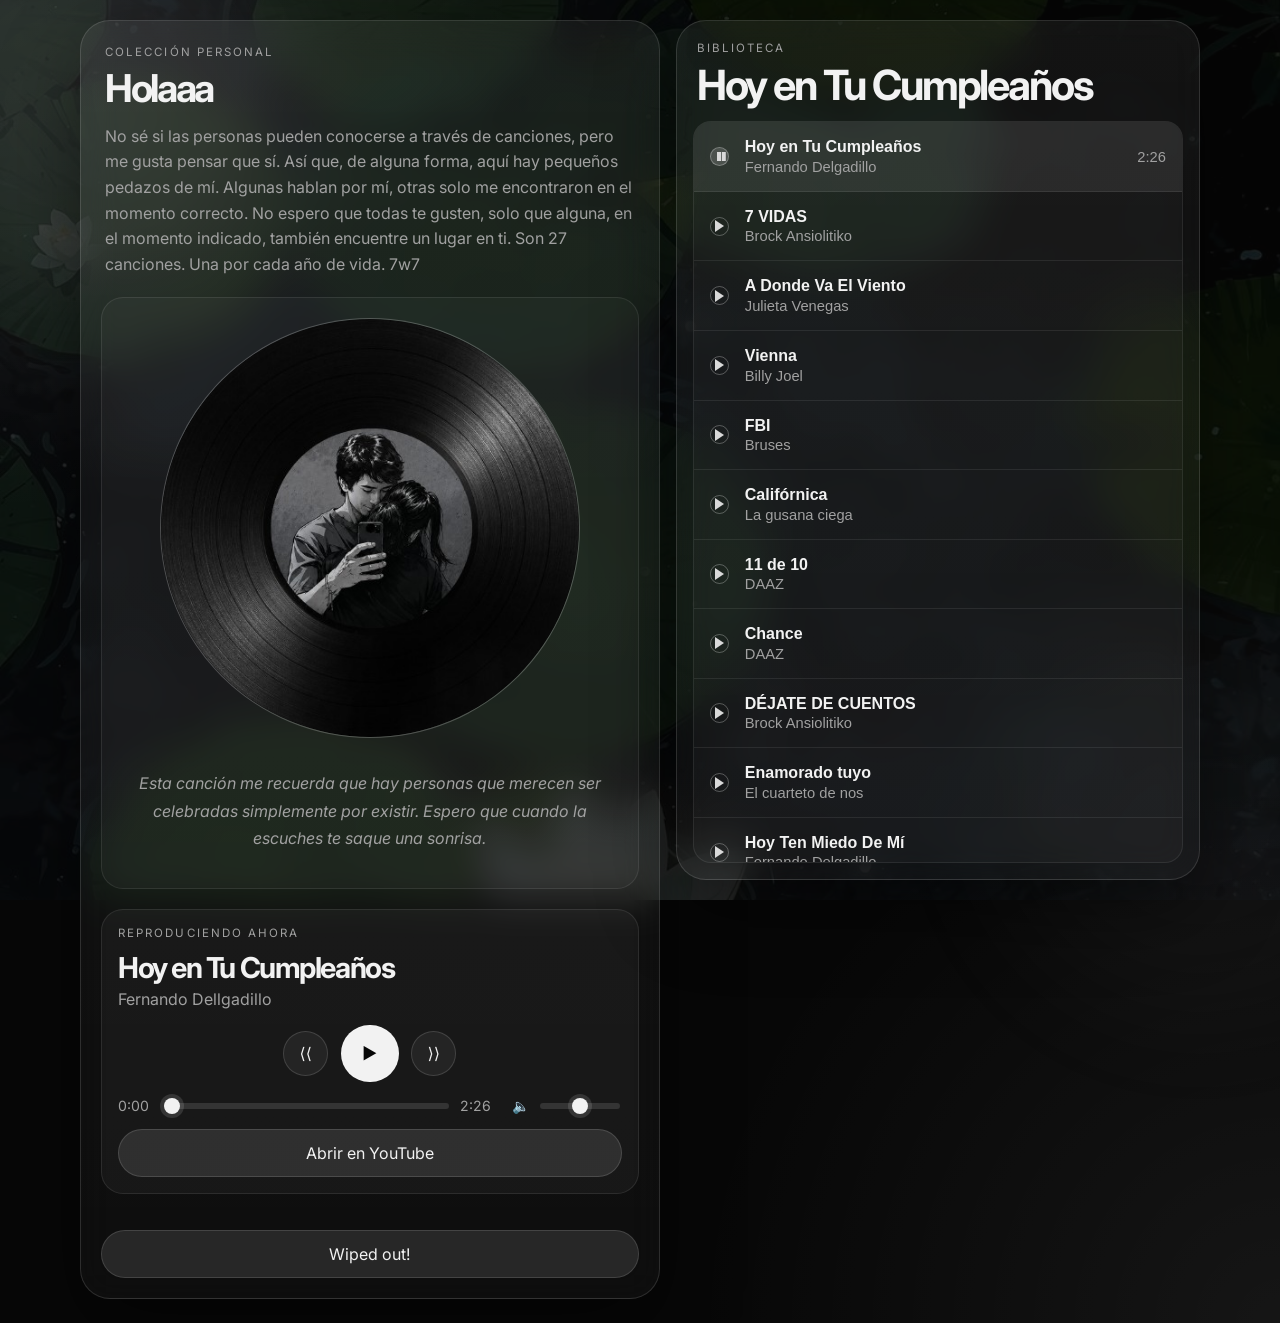
==== commit 38d865d0: "index2.html" ====
--- a/index2.html
+++ b/index2.html
@@ -283,7 +283,7 @@
         </button>
 
         <button class="song-row" type="button" role="listitem"
-          data-audio-src="audio/MI Sobrino Memo - 25 Canciones Para Personas Tristes.mp3"
+          data-audio-src="audio/Mi Sobrino Memo - 25 Canciones Para Personas Tristes.mp3"
           data-title="25 Canciones Para Personas Tristes" data-artist="Mi Sobrino Memo" data-duration="" data-cover=""
           data-message="Es un popurrí. Mi parte favorita empieza en el minuto 3:00; la primera vez me tomó completamente por sorpresa."
           data-youtube-url="https://youtu.be/EwanrCO47Io?si=91USTrkBMPtOhq9q">
